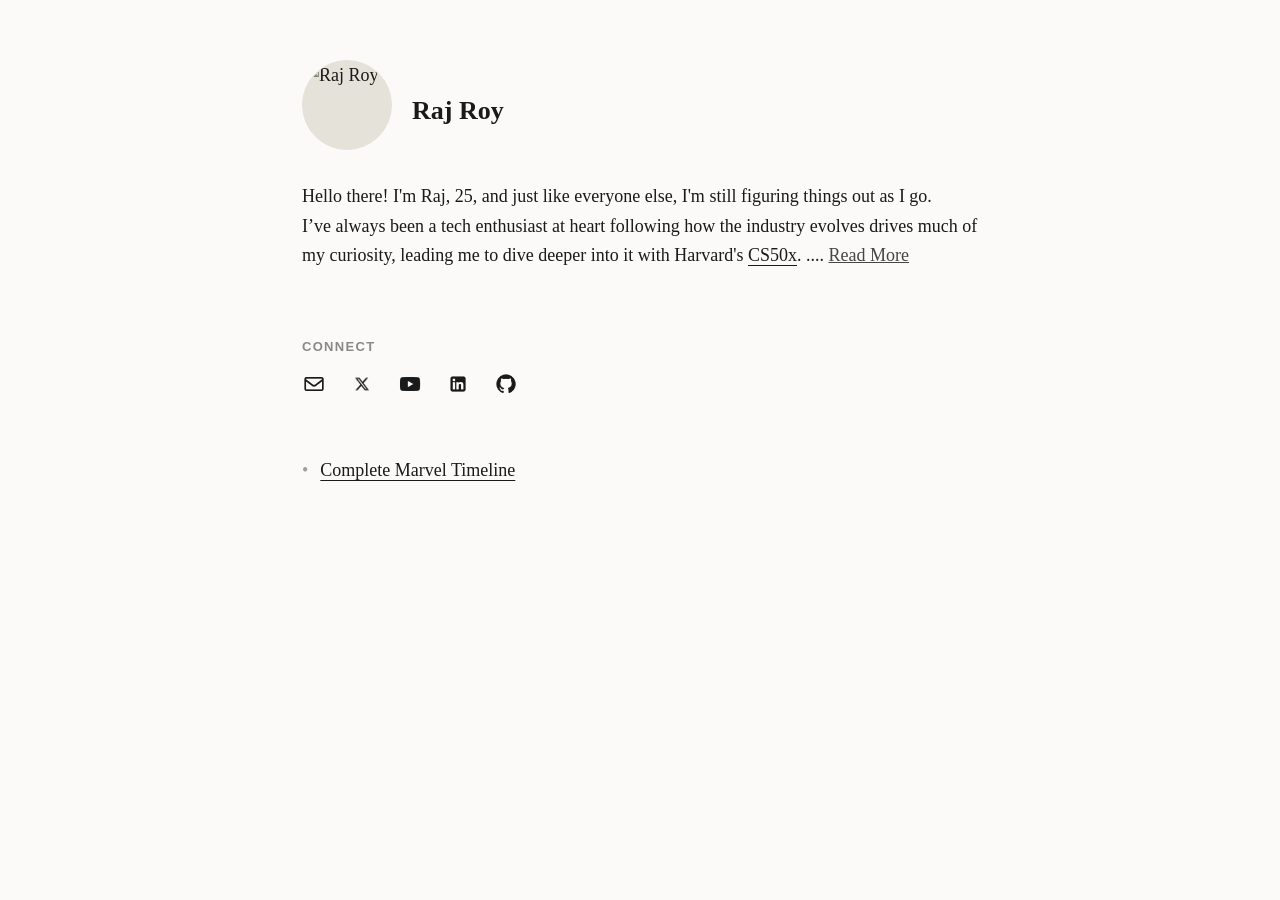
==== index.html @ 977a8701 "Add files via upload" ====
<!DOCTYPE html>
<html lang=en>
<head>
  <meta charset=utf-8>
  <meta name="viewport" content="width=device-width, initial-scale=1">
  <title>Raj Roy</title>
  <link rel=icon href="assets/favicon.ico">
  <link rel=stylesheet href="styles.css">
  <script src="main.js" defer></script>
</head>
<body>
  <div class=page-wrapper>
    <header class=header>
      <img src="assets/profile.jpg" class=header-avatar alt="Raj Roy" width=90 height=90 fetchpriority=high>
      <h1 class=header-name>Raj Roy</h1>
    </header>

    <main>
      <!-- 1. Bio Section -->
      <section class=bio-section>
        <p>Hello there! I'm Raj, <span class=age>--</span>, and just like everyone else, I'm still figuring things out as I go.<br>
          I’ve always been a tech enthusiast at heart following how the industry evolves drives much of my curiosity, leading me to dive deeper into it with Harvard's <a href="assets/cs50x.pdf" target=_blank rel=noopener>CS50x</a>.<span id=ellipsis> .... </span>
          <button id=read-more-btn class=read-more-trigger>Read More</button>
          <span class=hidden-inline> Music is just as important to me, adding rhythm to everything I do, and as a cinephile, I'm simply drawn to great storytelling whether in films, TV shows, or even well-made YouTube content.</span>
        </p>

        <div id=expand-content class=expand-content>
          <p>I’ve also got a soft spot for timeless things like the strategic beauty of chess, especially those intricately crafted wooden sets, and the elegance of fountain pens with their blend of <br>old-school charm and modern precision. I just enjoy having that blend of past and present around me.</p>
          <p>That’s a glimpse of my story, but honestly, I’m far more curious about the person on the other end. If you ever feel like sharing your world, I’m open to listening.</p>
          <p>Thanks for stopping by!</p>
        </div>
      </section>

      <!-- 2. Connect Section -->
      <section class=connect-section>
        <h2 class=section-label>Connect</h2>
        <div class=social-row>
          <button class=social-btn id=email-trigger aria-label=Email><span class="icon icon-email"></span></button>

          <div id=email-reveal class=email-reveal>
            <span class="icon icon-link" style="opacity:.4;width:14px;height:14px"></span>
            <a href="mailto:contact@rajroy.in" class=email-address>contact@rajroy.in</a>
            <button id=copy-email-btn class=copy-icon-btn aria-label=Copy>
              <span class="icon icon-copy" style=width:16px></span>
              <span id=copy-confirm class=copy-toast>Copied!</span>
            </button>
          </div>

          <a href="https://x.com/im_RAJ769" class=social-btn target=_blank rel=noopener aria-label=X><span class="icon icon-x"></span></a>
          <a href="https://youtube.com/@raj.769" class=social-btn target=_blank rel=noopener aria-label=YouTube><span class="icon icon-youtube"></span></a>
          <a href="https://www.linkedin.com/in/raj769" class=social-btn target=_blank rel=noopener aria-label=LinkedIn><span class="icon icon-linkedin"></span></a>
          <a href="https://github.com/RAJ-769" class=social-btn target=_blank rel=noopener aria-label=GitHub><span class="icon icon-github"></span></a>
          <a href="https://www.chess.com/member/raj769" class=social-btn target=_blank rel=noopener aria-label=Chess.com><span class="icon icon-chess"></span></a>
        </div>
      </section>

      <!-- 3. Links Section -->
      <section class=links-section>
        <ul class=bullet-list>
          <li><a href="marvel/" class=bold-link>Complete Marvel Timeline</a></li>
        </ul>
      </section>
    </main>
  </div>
</body>
</html>
---- styles.css ----
/* 1. Variables & Reset */
:root { --bg: #fbfaf8; --text: #1a1a1a; --border: #e5e2da; --max-w: 740px; --accent: rgba(0, 100, 255, 0.26); }
@media (prefers-color-scheme: dark) { :root { --bg: #1a1a1a; --text: #fbfaf8; --border: #333333; } }

* { margin: 0; padding: 0; box-sizing: border-box; -webkit-tap-highlight-color: transparent; }

/* 2. Core Typography & Selection */
body { background: var(--bg); color: var(--text); font-family: serif; font-size: 18px; line-height: 1.65; -webkit-font-smoothing: antialiased; }
::selection { background: var(--accent); }
a { color: inherit; text-underline-offset: 4px; transition: 0.2s; }
a:hover { opacity: 0.7; }
p { margin-bottom: 20px; }

/* 3. Layout Components */
.page-wrapper { max-width: var(--max-w); margin: 0 auto; padding: 60px 32px; }
.header { display: flex; align-items: center; gap: 20px; margin-bottom: 32px; }
.header-avatar { border-radius: 50%; border: 1px solid var(--border); background: var(--border); aspect-ratio: 1/1; object-fit: cover; }
.header-name { font-size: 26px; font-weight: 700; transform: translateY(6px); }

/* 4. Expandable Bio */
.read-more-trigger { background: none; border: none; font: inherit; text-decoration: underline; cursor: pointer; opacity: 0.8; color: var(--text); }
.hidden-inline { opacity: 0; display: none; transition: opacity 0.5s; }
.hidden-inline.is-visible { display: inline; opacity: 1; }
.expand-content { max-height: 0; opacity: 0; overflow: hidden; transition: max-height 0.7s cubic-bezier(0.4, 0, 0.2, 1), opacity 0.5s; }
.expand-content.is-open { max-height: 1000px; opacity: 1; margin-top: 10px; }

/* 5. Connect & Social Components */
.connect-section { margin-top: 48px; }
.section-label { font: 600 13px sans-serif; text-transform: uppercase; letter-spacing: 0.1em; opacity: 0.5; margin-bottom: 8px; }
.social-row { display: flex; gap: 4px; margin-left: -10px; position: relative; align-items: center; }
.social-btn, .copy-icon-btn { width: 44px; height: 44px; display: flex; align-items: center; justify-content: center; border-radius: 50%; border: none; background: none; cursor: pointer; transition: 0.2s; }
.social-btn:hover, .copy-icon-btn:hover { background: var(--border); }

/* 6. Icons */
.icon { display: inline-block; width: 24px; height: 24px; background: var(--text); -webkit-mask: var(--u) center/contain no-repeat; mask: var(--u) center/contain no-repeat; }
.icon-email { --u: url('assets/email.png'); }
.icon-x { --u: url('assets/x-icon.png'); transform: scale(0.8); }
.icon-youtube { --u: url('assets/youtube.png'); }
.icon-linkedin { --u: url('assets/linkedin.png'); transform: scale(0.9); }
.icon-github { --u: url('assets/github.png'); }
.icon-chess { --u: url('assets/chess-pawn.png'); }
.icon-link { --u: url('assets/link.png'); }
.icon-copy { --u: url('assets/copy.png'); }

/* 7. Email Pill & Toast */
.email-reveal { position: absolute; left: 48px; height: 36px; width: 230px; background: var(--bg); border: 1px solid var(--border); border-radius: 18px; display: flex; align-items: center; justify-content: center; gap: 8px; z-index: 10; opacity: 0; visibility: hidden; pointer-events: none; transform: translateX(-8px); transition: 0.2s cubic-bezier(0.4, 0, 0.2, 1); }
.email-reveal.is-active { opacity: 1; visibility: visible; pointer-events: auto; transform: scale(1) translateX(0); }
.email-address { font-size: 15px; text-decoration: none; }
.copy-icon-btn { width: 30px; height: 30px; padding: 0; position: relative; outline: none; }
.copy-toast { position: absolute; top: -35px; left: 50%; transform: translateX(-50%); background: var(--text); color: var(--bg); font: 600 10px sans-serif; padding: 4px 10px; border-radius: 4px; opacity: 0; transition: 0.2s; }
.copy-toast.show { opacity: 1; top: -40px; }

/* 8. Extra Links */
.bullet-list { list-style: none; margin-top: 50px; }
.bullet-list li::before { content: "•"; padding-right: 12px; opacity: 0.4; }
.bold-link { font-weight: 500; }
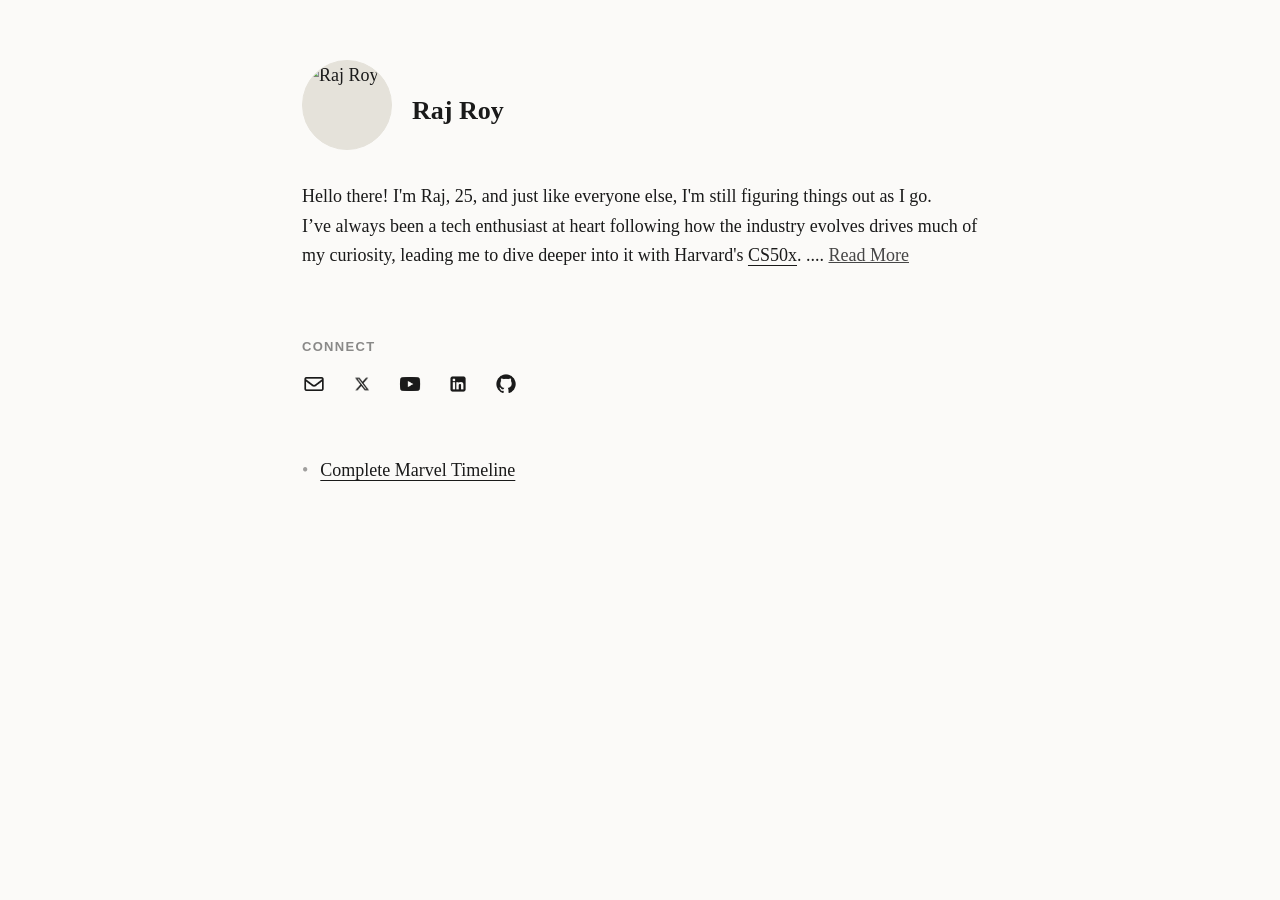
==== commit 38b9858e: "Update HTML lang attribute and add color scheme" ====
--- a/index.html
+++ b/index.html
@@ -1,5 +1,5 @@
 <!DOCTYPE html>
-<html lang=en>
+<html lang="en" style="color-scheme: dark;">
 <head>
   <meta charset=utf-8>
   <meta name="viewport" content="width=device-width, initial-scale=1">
@@ -63,4 +63,4 @@
     </main>
   </div>
 </body>
-</html>+</html>
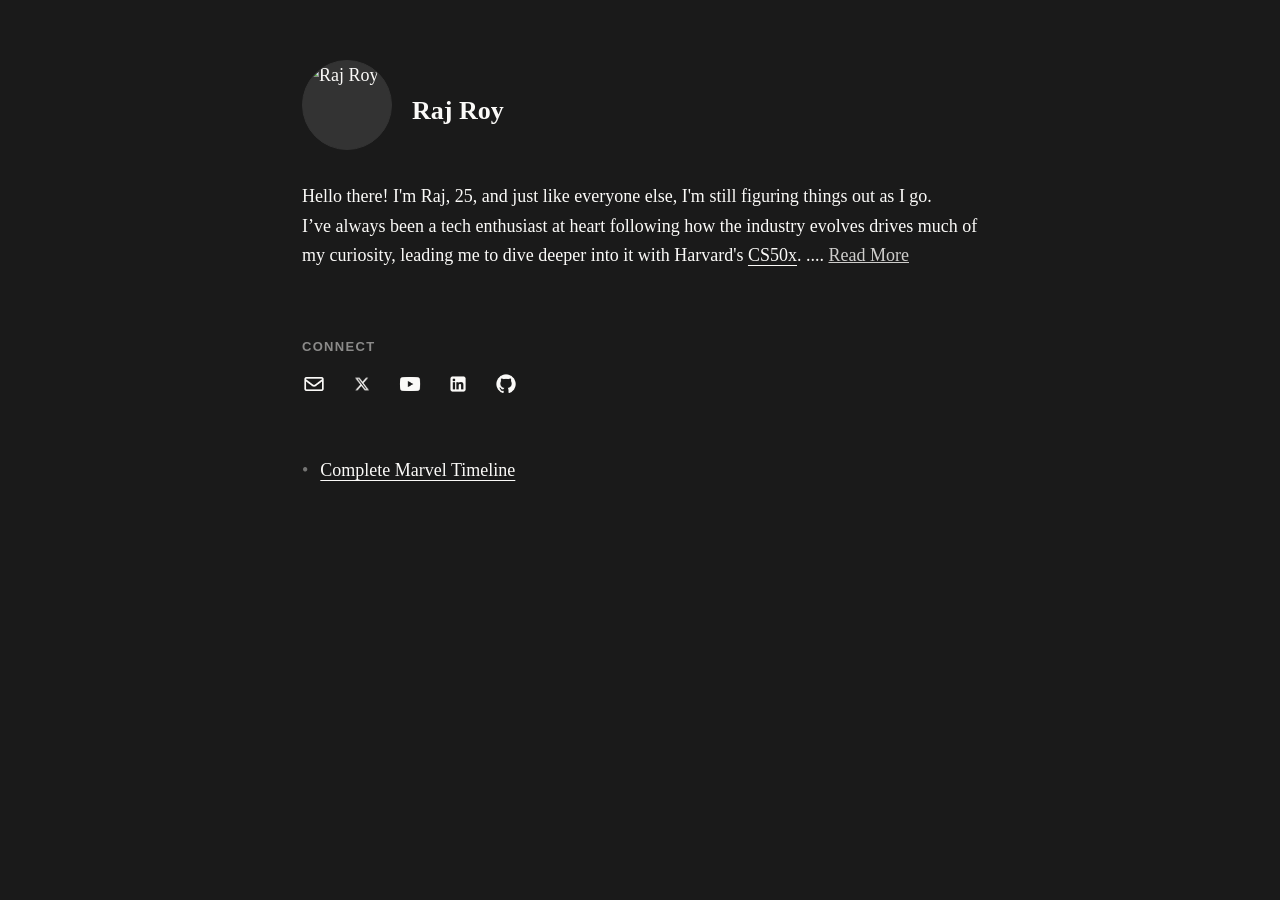
==== commit ebb77b55: "Update social media links to new handle 'razrove'" ====
--- a/index.html
+++ b/index.html
@@ -46,11 +46,11 @@
             </button>
           </div>
 
-          <a href="https://x.com/im_RAJ769" class=social-btn target=_blank rel=noopener aria-label=X><span class="icon icon-x"></span></a>
-          <a href="https://youtube.com/@raj.769" class=social-btn target=_blank rel=noopener aria-label=YouTube><span class="icon icon-youtube"></span></a>
-          <a href="https://www.linkedin.com/in/raj769" class=social-btn target=_blank rel=noopener aria-label=LinkedIn><span class="icon icon-linkedin"></span></a>
-          <a href="https://github.com/RAJ-769" class=social-btn target=_blank rel=noopener aria-label=GitHub><span class="icon icon-github"></span></a>
-          <a href="https://www.chess.com/member/raj769" class=social-btn target=_blank rel=noopener aria-label=Chess.com><span class="icon icon-chess"></span></a>
+          <a href="https://x.com/razrove" class=social-btn target=_blank rel=noopener aria-label=X><span class="icon icon-x"></span></a>
+          <a href="https://youtube.com/@razrove" class=social-btn target=_blank rel=noopener aria-label=YouTube><span class="icon icon-youtube"></span></a>
+          <a href="https://www.linkedin.com/in/razrove" class=social-btn target=_blank rel=noopener aria-label=LinkedIn><span class="icon icon-linkedin"></span></a>
+          <a href="https://github.com/razrove" class=social-btn target=_blank rel=noopener aria-label=GitHub><span class="icon icon-github"></span></a>
+          <a href="https://www.chess.com/member/razrove" class=social-btn target=_blank rel=noopener aria-label=Chess.com><span class="icon icon-chess"></span></a>
         </div>
       </section>
 
--- a/styles.css
+++ b/styles.css
@@ -1,7 +1,5 @@
-/* 1. Variables & Reset */
-:root { --bg: #fbfaf8; --text: #1a1a1a; --border: #e5e2da; --max-w: 740px; --accent: rgba(0, 100, 255, 0.26); }
-@media (prefers-color-scheme: dark) { :root { --bg: #1a1a1a; --text: #fbfaf8; --border: #333333; } }
-
+/* 1. Dark Theme & Reset */
+:root { --bg: #1a1a1a; --text: #fbfaf8; --border: #333333; --max-w: 740px; --accent: rgba(0, 100, 255, 0.26); }
 * { margin: 0; padding: 0; box-sizing: border-box; -webkit-tap-highlight-color: transparent; }
 
 /* 2. Core Typography & Selection */
@@ -47,10 +45,10 @@
 .email-reveal.is-active { opacity: 1; visibility: visible; pointer-events: auto; transform: scale(1) translateX(0); }
 .email-address { font-size: 15px; text-decoration: none; }
 .copy-icon-btn { width: 30px; height: 30px; padding: 0; position: relative; outline: none; }
-.copy-toast { position: absolute; top: -35px; left: 50%; transform: translateX(-50%); background: var(--text); color: var(--bg); font: 600 10px sans-serif; padding: 4px 10px; border-radius: 4px; opacity: 0; transition: 0.2s; }
+.copy-toast { position: absolute; top: -35px; left: 50%; transform: translateX(-50%); background: var(--text); color: var(--bg); font: 600 10px sans-serif; padding: 4px 10px; border-radius: 4px; opacity: 0; transition: 0.2s; pointer-events: none; }
 .copy-toast.show { opacity: 1; top: -40px; }
 
 /* 8. Extra Links */
 .bullet-list { list-style: none; margin-top: 50px; }
 .bullet-list li::before { content: "•"; padding-right: 12px; opacity: 0.4; }
-.bold-link { font-weight: 500; }+.bold-link { font-weight: 500; }
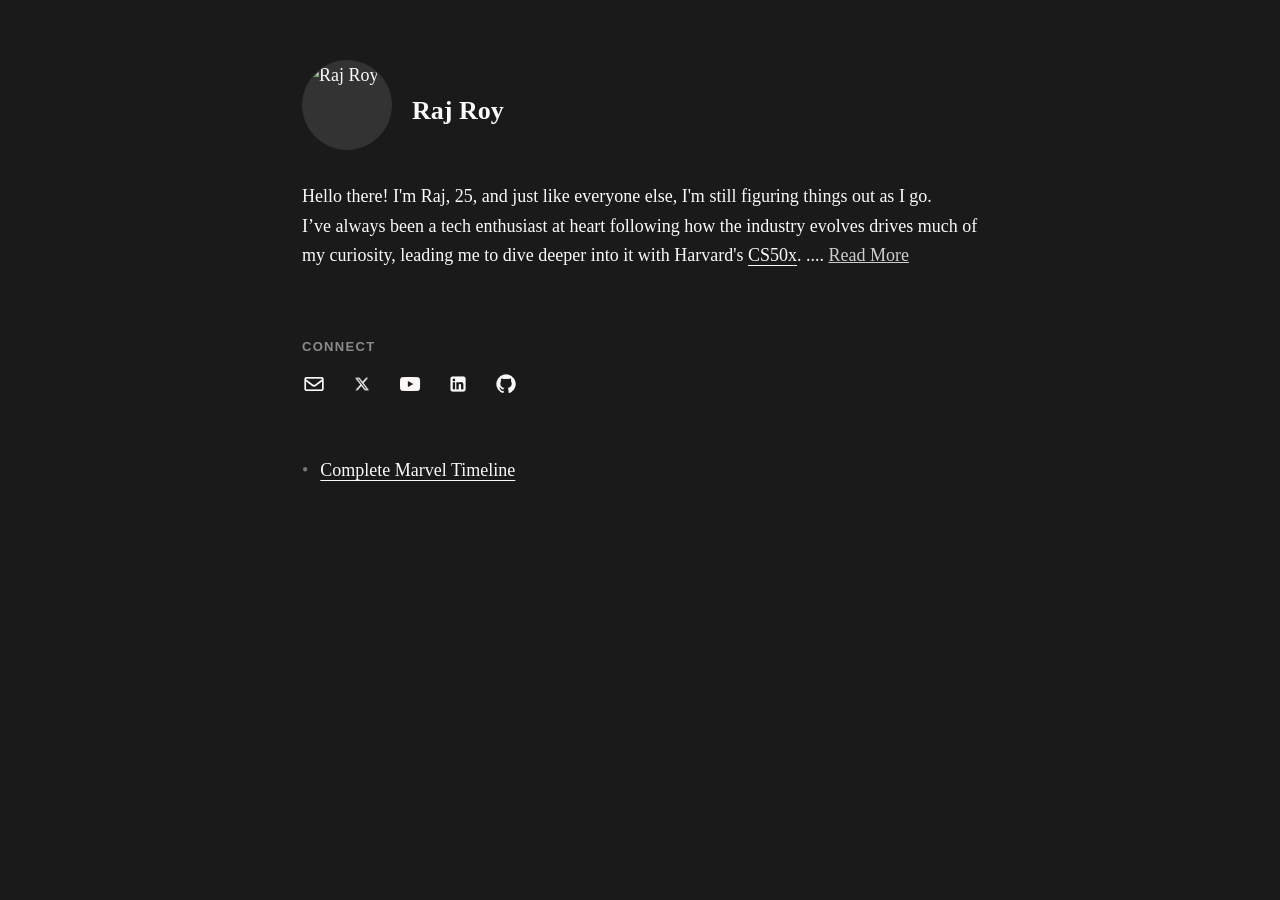
==== commit baaa9047: "Change page title from 'Raj Roy' to 'razrove'" ====
--- a/index.html
+++ b/index.html
@@ -3,7 +3,7 @@
 <head>
   <meta charset=utf-8>
   <meta name="viewport" content="width=device-width, initial-scale=1">
-  <title>Raj Roy</title>
+  <title>razrove</title>
   <link rel=icon href="assets/favicon.ico">
   <link rel=stylesheet href="styles.css">
   <script src="main.js" defer></script>
@@ -38,8 +38,8 @@
           <button class=social-btn id=email-trigger aria-label=Email><span class="icon icon-email"></span></button>
 
           <div id=email-reveal class=email-reveal>
-            <span class="icon icon-link" style="opacity:.4;width:14px;height:14px"></span>
-            <a href="mailto:contact@rajroy.in" class=email-address>contact@rajroy.in</a>
+            <span class="icon icon-link"></span>
+            <a href="mailto:contact@razrove.com" class=email-address>contact@razrove.com</a>
             <button id=copy-email-btn class=copy-icon-btn aria-label=Copy>
               <span class="icon icon-copy" style=width:16px></span>
               <span id=copy-confirm class=copy-toast>Copied!</span>
--- a/styles.css
+++ b/styles.css
@@ -41,12 +41,13 @@
 .icon-copy { --u: url('assets/copy.png'); }
 
 /* 7. Email Pill & Toast */
-.email-reveal { position: absolute; left: 48px; height: 36px; width: 230px; background: var(--bg); border: 1px solid var(--border); border-radius: 18px; display: flex; align-items: center; justify-content: center; gap: 8px; z-index: 10; opacity: 0; visibility: hidden; pointer-events: none; transform: translateX(-8px); transition: 0.2s cubic-bezier(0.4, 0, 0.2, 1); }
-.email-reveal.is-active { opacity: 1; visibility: visible; pointer-events: auto; transform: scale(1) translateX(0); }
-.email-address { font-size: 15px; text-decoration: none; }
-.copy-icon-btn { width: 30px; height: 30px; padding: 0; position: relative; outline: none; }
+.email-reveal { position: absolute; left: 48px; height: 44px; width: max-content; max-width: calc(100vw - 80px); background: var(--bg); border: 1px solid var(--border); border-radius: 22px; display: flex; align-items: center; padding: 0 6px 0 14px; gap: 10px; z-index: 10; opacity: 0; visibility: hidden; pointer-events: none; transform: translateX(-8px); transition: 0.2s; white-space: nowrap; }
+.email-reveal.is-active { opacity: 1; visibility: visible; pointer-events: auto; transform: translateX(4px); }
+.email-address { font-size: 16px; text-decoration: none; font-family: serif; position: relative; top: -1px; }
+.icon-link { width: 14px!important; height: 14px!important; opacity: 0.4; flex-shrink: 0; }
+.copy-icon-btn { width: 34px; height: 34px; position: relative; display: flex; align-items: center; justify-content: center; border-radius: 50%; }
 .copy-toast { position: absolute; top: -35px; left: 50%; transform: translateX(-50%); background: var(--text); color: var(--bg); font: 600 10px sans-serif; padding: 4px 10px; border-radius: 4px; opacity: 0; transition: 0.2s; pointer-events: none; }
-.copy-toast.show { opacity: 1; top: -40px; }
+.copy-toast.show { opacity: 1; top: -42px; }
 
 /* 8. Extra Links */
 .bullet-list { list-style: none; margin-top: 50px; }
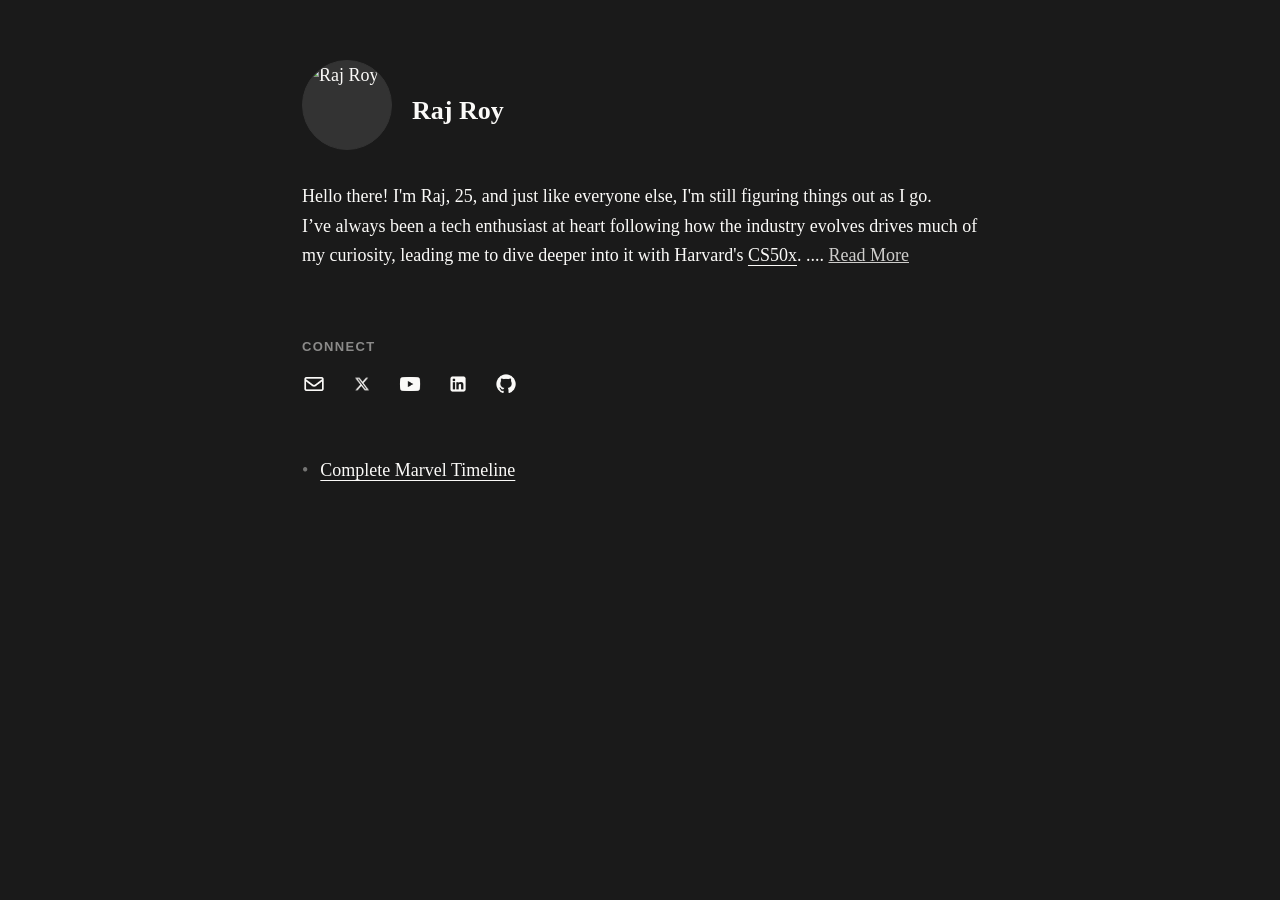
==== commit c7f6de9f: "Change favicon from favicon.ico to logo.png" ====
--- a/index.html
+++ b/index.html
@@ -4,7 +4,7 @@
   <meta charset=utf-8>
   <meta name="viewport" content="width=device-width, initial-scale=1">
   <title>razrove</title>
-  <link rel=icon href="assets/favicon.ico">
+  <link rel=icon href="assets/logo.png">
   <link rel=stylesheet href="styles.css">
   <script src="main.js" defer></script>
 </head>
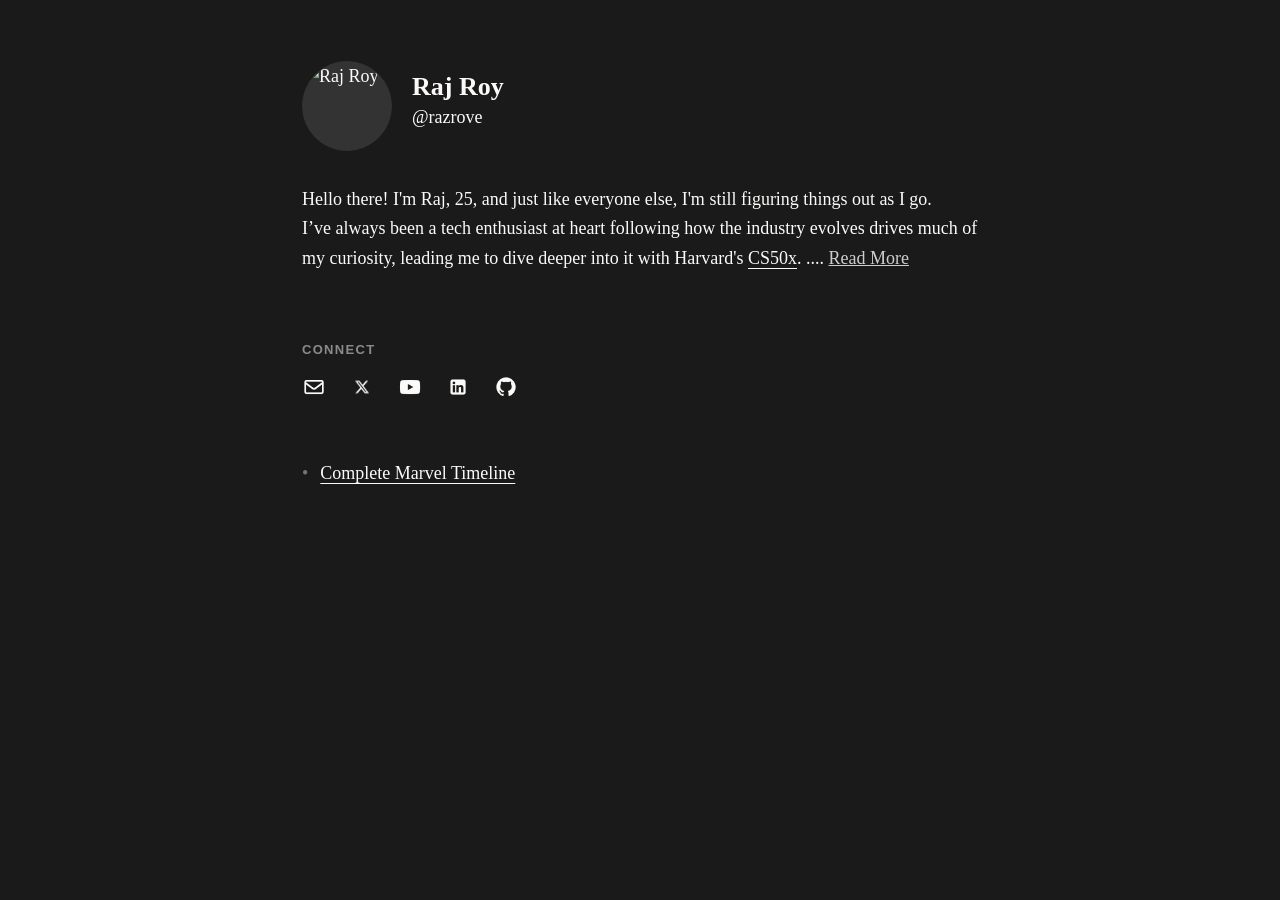
==== commit 34fea653: "Update index.html" ====
--- a/index.html
+++ b/index.html
@@ -12,7 +12,10 @@
   <div class=page-wrapper>
     <header class=header>
       <img src="assets/profile.jpg" class=header-avatar alt="Raj Roy" width=90 height=90 fetchpriority=high>
-      <h1 class=header-name>Raj Roy</h1>
+      <div class="header-info">
+        <h1 class=header-name>Raj Roy</h1>
+        <p class="header-handle">@razrove</p>
+      </div>
     </header>
 
     <main>
